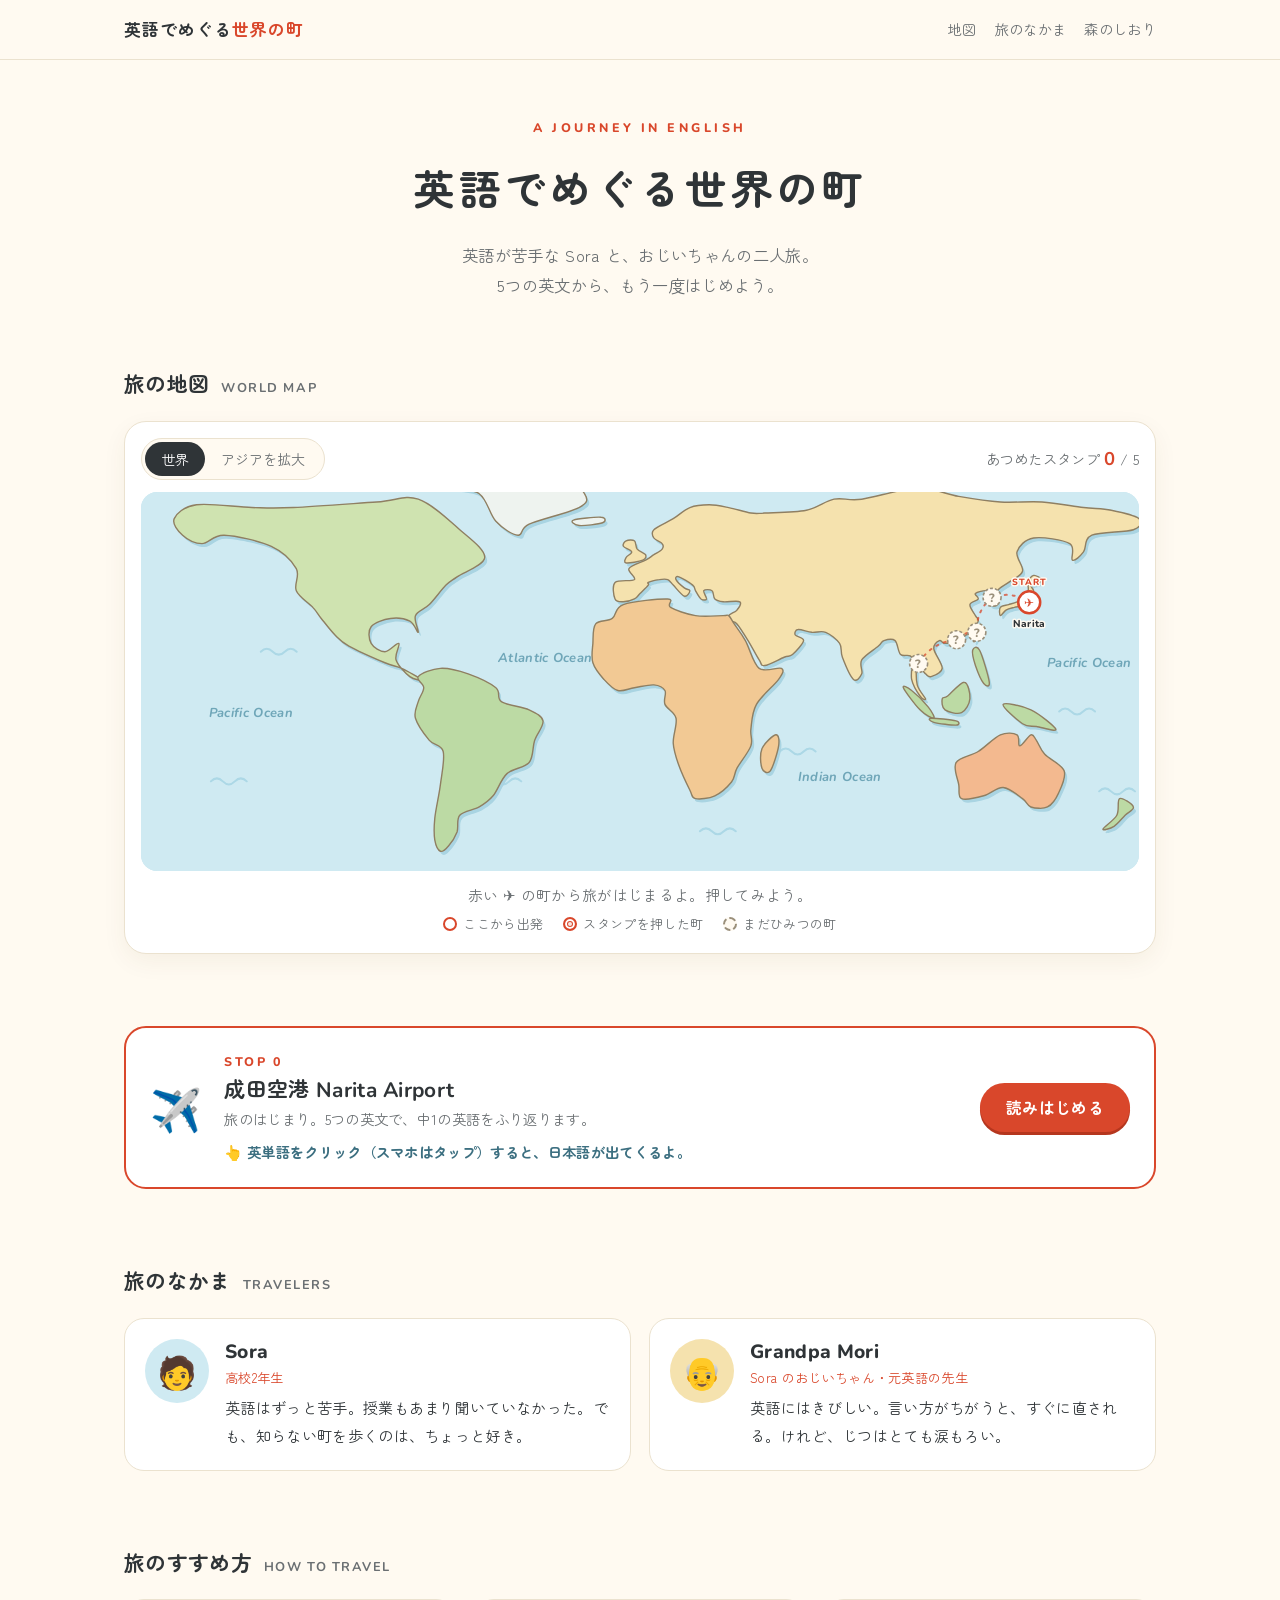
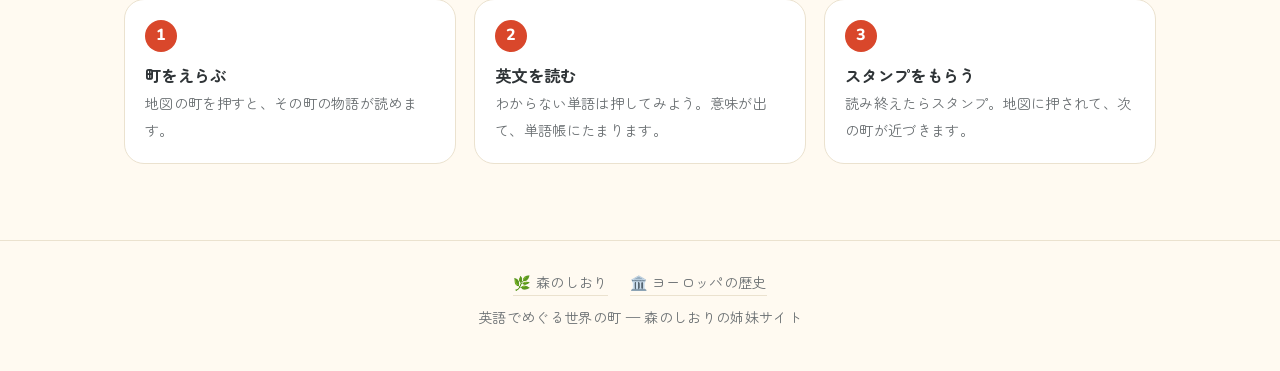
==== index.html @ d4db8387 "Add files via upload" ====
<!DOCTYPE html>
<html lang="ja">
<head>
  <meta charset="UTF-8">
  <meta name="viewport" content="width=device-width, initial-scale=1.0">
  <title>英語でめぐる世界の町</title>
  <meta name="description" content="英語が苦手な高校2年生 Sora と、元英語の先生 Grandpa Mori の世界の旅。やさしい英文を読みながら、中学2年生の英語から学び直すサイトです。">
  <link rel="stylesheet" href="towns.css">
</head>
<body>

  <header class="site-header">
    <div class="wrap header-inner">
      <a class="logo" href="index.html">英語でめぐる<span>世界の町</span></a>
      <nav class="header-nav">
        <a href="#map">地図</a>
        <a href="#cast">旅のなかま</a>
        <a href="https://ugj50697-art.github.io/Mori-no-shiori/">森のしおり</a>
      </nav>
    </div>
  </header>

  <main class="wrap">

    <section class="hero">
      <p class="eyebrow">A JOURNEY IN ENGLISH</p>
      <h1>英語でめぐる世界の町</h1>
      <p class="lead">英語が苦手な Sora と、おじいちゃんの二人旅。<br>5つの英文から、もう一度はじめよう。</p>
    </section>

    <section class="section" id="map">
      <h2 class="section-title">旅の地図 <small>WORLD MAP</small></h2>
      <div class="map-card">
        <div class="map-tools">
          <div class="view-switch" role="group" aria-label="地図の広さ">
            <button type="button" data-view="world" aria-pressed="true">世界</button>
            <button type="button" data-view="asia" aria-pressed="false">アジアを拡大</button>
          </div>
          <p class="stamp-count">あつめたスタンプ <strong id="stamp-count">0</strong> / 5</p>
        </div>
        <div class="map-frame">
          <svg id="world-map" viewBox="0 40 1000 380" role="img" aria-label="旅の世界地図"></svg>
        </div>
        <p class="map-message" id="map-message">赤い ✈ の町から旅がはじまるよ。押してみよう。</p>
        <div class="legend">
          <span><i class="lg-start"></i>ここから出発</span>
          <span><i class="lg-stamp"></i>スタンプを押した町</span>
          <span><i class="lg-secret"></i>まだひみつの町</span>
        </div>
      </div>
    </section>

    <section class="section" id="start">
      <div class="start-card">
        <div class="big-icon" aria-hidden="true">✈️</div>
        <div>
          <p class="stop">STOP 0</p>
          <h3>成田空港 <span class="en-font">Narita Airport</span></h3>
          <p>旅のはじまり。5つの英文で、中1の英語をふり返ります。</p>
          <p class="click-hint">👆 英単語をクリック（スマホはタップ）すると、日本語が出てくるよ。</p>
        </div>
        <a class="btn" href="narita.html">読みはじめる</a>
      </div>
      <div class="start-card" data-after="narita" hidden>
        <div class="big-icon" aria-hidden="true">🏮</div>
        <div>
          <p class="stop">STOP 1</p>
          <h3>ソウル <span class="en-font">Seoul</span></h3>
          <p>夜の明洞（ミョンドン）へ。7つの英文で、過去進行形（〜していた）を学びます。</p>
        </div>
        <a class="btn" href="seoul.html">読みはじめる</a>
      </div>
      <div class="start-card" data-after="seoul" hidden>
        <div class="big-icon" aria-hidden="true">🌙</div>
        <div>
          <p class="stop">STOP 2</p>
          <h3>台北 <span class="en-font">Taipei</span></h3>
          <p>ランタンに願いをこめて。8つの英文で、未来の表現（will / be going to）を学びます。</p>
        </div>
        <a class="btn" href="taipei.html">読みはじめる</a>
      </div>
      <div class="start-card" data-after="taipei" hidden>
        <div class="big-icon" aria-hidden="true">🌃</div>
        <div>
          <p class="stop">STOP 3</p>
          <h3>香港 <span class="en-font">Hong Kong</span></h3>
          <p>はじめての、ひとりの英語。9つの英文で、接続詞（when / if / because）を学びます。</p>
        </div>
        <a class="btn" href="hongkong.html">読みはじめる</a>
      </div>
    </section>

    <section class="section" id="cast">
      <h2 class="section-title">旅のなかま <small>TRAVELERS</small></h2>
      <div class="cast">
        <div class="person">
          <div class="face" aria-hidden="true">🧑</div>
          <div>
            <h3>Sora</h3>
            <p class="role">高校2年生</p>
            <p>英語はずっと苦手。授業もあまり聞いていなかった。でも、知らない町を歩くのは、ちょっと好き。</p>
          </div>
        </div>
        <div class="person grandpa">
          <div class="face" aria-hidden="true">👴</div>
          <div>
            <h3>Grandpa Mori</h3>
            <p class="role">Sora のおじいちゃん・元英語の先生</p>
            <p>英語にはきびしい。言い方がちがうと、すぐに直される。けれど、じつはとても涙もろい。</p>
          </div>
        </div>
      </div>
    </section>

    <section class="section">
      <h2 class="section-title">旅のすすめ方 <small>HOW TO TRAVEL</small></h2>
      <ol class="steps">
        <li>
          <h3>町をえらぶ</h3>
          <p>地図の町を押すと、その町の物語が読めます。</p>
        </li>
        <li>
          <h3>英文を読む</h3>
          <p>わからない単語は押してみよう。意味が出て、単語帳にたまります。</p>
        </li>
        <li>
          <h3>スタンプをもらう</h3>
          <p>読み終えたらスタンプ。地図に押されて、次の町が近づきます。</p>
        </li>
      </ol>
    </section>

  </main>

  <footer class="site-footer">
    <div class="wrap">
      <p class="sisters">
        <a href="https://ugj50697-art.github.io/Mori-no-shiori/">🌿 森のしおり</a>
        <a href="https://ugj50697-art.github.io/europe-history/">🏛️ ヨーロッパの歴史</a>
      </p>
      <p>英語でめぐる世界の町 — 森のしおりの姉妹サイト</p>
    </div>
  </footer>

  <script src="map.js"></script>
</body>
</html>
---- towns.css ----
@import url('https://fonts.googleapis.com/css2?family=Zen+Maru+Gothic:wght@400;500;700&family=Nunito:wght@600;700;800&display=swap');

:root {
  --paper: #fffaf1;
  --card: #ffffff;
  --ink: #2f3437;
  --ink-soft: #6a6f72;
  --line: #ebe2cf;
  --sea: #cfeaf2;
  --sea-deep: #9fcfe0;
  --land: #f5e2ae;
  --green: #5b8c5a;
  --red: #d9472b;
  --red-deep: #b5361e;
  --red-soft: #fbe5de;
  color-scheme: light;
}

* {
  margin: 0;
  padding: 0;
  box-sizing: border-box;
}

body {
  font-family: "Zen Maru Gothic", "Hiragino Maru Gothic ProN", "Yu Gothic", sans-serif;
  background: var(--paper);
  color: var(--ink);
  line-height: 1.85;
  letter-spacing: 0.02em;
}

a {
  color: inherit;
  text-decoration: none;
}

.en-font {
  font-family: "Nunito", "Segoe UI", sans-serif;
}

.wrap {
  max-width: 1080px;
  margin: 0 auto;
  padding: 0 24px;
}

/* Header */
.site-header {
  position: sticky;
  top: 0;
  z-index: 20;
  background: rgba(255, 250, 241, 0.92);
  backdrop-filter: blur(6px);
  border-bottom: 1px solid var(--line);
}

.header-inner {
  display: flex;
  justify-content: space-between;
  align-items: center;
  gap: 16px;
  padding-top: 14px;
  padding-bottom: 14px;
}

.logo {
  font-weight: 700;
  font-size: 1.05rem;
  letter-spacing: 0.06em;
}

.logo span {
  color: var(--red);
}

.header-nav {
  display: flex;
  gap: 18px;
  font-size: 0.9rem;
  color: var(--ink-soft);
}

.header-nav a:hover {
  color: var(--red);
}

/* Hero */
.hero {
  text-align: center;
  padding: 56px 0 28px;
}

.eyebrow {
  font-family: "Nunito", sans-serif;
  font-weight: 800;
  font-size: 0.78rem;
  letter-spacing: 0.28em;
  color: var(--red);
}

.hero h1 {
  font-size: clamp(1.8rem, 5vw, 2.6rem);
  font-weight: 700;
  letter-spacing: 0.08em;
  margin: 10px 0 14px;
}

.hero .lead {
  color: var(--ink-soft);
  font-size: 1.02rem;
}

/* Section titles */
.section {
  padding: 36px 0;
}

.section-title {
  font-size: 1.3rem;
  font-weight: 700;
  margin-bottom: 18px;
  display: flex;
  align-items: baseline;
  gap: 12px;
}

.section-title small {
  font-family: "Nunito", sans-serif;
  font-weight: 700;
  font-size: 0.8rem;
  color: var(--ink-soft);
  letter-spacing: 0.12em;
}

/* Map */
.map-card {
  background: var(--card);
  border: 1px solid var(--line);
  border-radius: 22px;
  padding: 16px;
  box-shadow: 0 8px 24px rgba(80, 60, 20, 0.06);
}

.map-tools {
  display: flex;
  justify-content: space-between;
  align-items: center;
  flex-wrap: wrap;
  gap: 10px;
  margin-bottom: 12px;
}

.view-switch {
  display: inline-flex;
  background: var(--paper);
  border: 1px solid var(--line);
  border-radius: 999px;
  padding: 3px;
}

.view-switch button {
  font: inherit;
  font-size: 0.88rem;
  border: 0;
  background: transparent;
  color: var(--ink-soft);
  padding: 4px 16px;
  border-radius: 999px;
  cursor: pointer;
}

.view-switch button[aria-pressed="true"] {
  background: var(--ink);
  color: #fff;
}

.stamp-count {
  font-size: 0.9rem;
  color: var(--ink-soft);
}

.stamp-count strong {
  color: var(--red);
  font-family: "Nunito", sans-serif;
  font-size: 1.15rem;
}

.map-frame {
  border-radius: 16px;
  overflow: hidden;
  background: var(--sea);
}

#world-map {
  display: block;
  width: 100%;
  height: auto;
}

#world-map .town {
  cursor: pointer;
}

#world-map .pulse {
  transform-box: fill-box;
  transform-origin: center;
  animation: pulse 1.8s ease-out infinite;
}

@keyframes pulse {
  from { transform: scale(1); opacity: 0.7; }
  to { transform: scale(2.2); opacity: 0; }
}

.map-message {
  min-height: 1.85em;
  margin-top: 10px;
  font-size: 0.92rem;
  color: var(--ink-soft);
  text-align: center;
}

.legend {
  display: flex;
  flex-wrap: wrap;
  justify-content: center;
  gap: 6px 20px;
  margin-top: 4px;
  font-size: 0.82rem;
  color: var(--ink-soft);
}

.legend i {
  display: inline-block;
  width: 14px;
  height: 14px;
  border-radius: 50%;
  vertical-align: -2px;
  margin-right: 6px;
  font-style: normal;
}

.legend .lg-start { background: #fff; border: 2px solid var(--red); }
.legend .lg-stamp { background: var(--red-soft); border: 2px solid var(--red); box-shadow: inset 0 0 0 2px #fff, inset 0 0 0 3px var(--red); }
.legend .lg-secret { background: var(--paper); border: 2px dashed #9a8f7a; }

/* Characters */
.cast {
  display: grid;
  grid-template-columns: repeat(2, 1fr);
  gap: 18px;
}

.person {
  display: flex;
  gap: 16px;
  align-items: flex-start;
  background: var(--card);
  border: 1px solid var(--line);
  border-radius: 20px;
  padding: 20px;
}

.person .face {
  flex: none;
  width: 64px;
  height: 64px;
  border-radius: 50%;
  display: grid;
  place-items: center;
  font-size: 2rem;
  background: var(--sea);
}

.person.grandpa .face {
  background: var(--land);
}

.person h3 {
  font-family: "Nunito", sans-serif;
  font-size: 1.2rem;
  font-weight: 800;
  line-height: 1.4;
}

.person .role {
  font-size: 0.82rem;
  color: var(--red);
  margin-bottom: 4px;
}

.person p {
  font-size: 0.94rem;
}

/* Steps */
.steps {
  display: grid;
  grid-template-columns: repeat(3, 1fr);
  gap: 18px;
  list-style: none;
  counter-reset: step;
}

.steps li {
  background: var(--card);
  border: 1px solid var(--line);
  border-radius: 20px;
  padding: 20px;
  counter-increment: step;
}

.steps li::before {
  content: counter(step);
  display: grid;
  place-items: center;
  width: 32px;
  height: 32px;
  border-radius: 50%;
  background: var(--red);
  color: #fff;
  font-family: "Nunito", sans-serif;
  font-weight: 800;
  margin-bottom: 8px;
}

.steps h3 {
  font-size: 1.02rem;
}

.steps p {
  font-size: 0.9rem;
  color: var(--ink-soft);
}

/* Start card */
.start-card {
  display: flex;
  align-items: center;
  gap: 22px;
  background: var(--card);
  border: 2px solid var(--red);
  border-radius: 22px;
  padding: 22px 24px;
}

.start-card + .start-card {
  margin-top: 18px;
}

.start-card[hidden] {
  display: none;
}

.start-card .big-icon {
  flex: none;
  font-size: 2.6rem;
}

.start-card .stop {
  font-family: "Nunito", sans-serif;
  font-weight: 800;
  font-size: 0.78rem;
  letter-spacing: 0.2em;
  color: var(--red);
}

.start-card h3 {
  font-size: 1.3rem;
  line-height: 1.5;
}

.start-card p {
  font-size: 0.9rem;
  color: var(--ink-soft);
}

.start-card .btn {
  margin-left: auto;
}

.start-card .click-hint {
  margin-top: 6px;
  color: #3c6f80;
  font-weight: 700;
}

/* Buttons */
.btn {
  display: inline-block;
  font: inherit;
  font-weight: 700;
  background: var(--red);
  color: #fff;
  border: 0;
  border-radius: 999px;
  padding: 10px 26px;
  cursor: pointer;
  white-space: nowrap;
  box-shadow: 0 3px 0 var(--red-deep);
  transition: transform 0.1s, box-shadow 0.1s;
}

.btn:hover {
  transform: translateY(-1px);
}

.btn:active {
  transform: translateY(2px);
  box-shadow: 0 1px 0 var(--red-deep);
}

.btn[disabled] {
  background: #c9c2b4;
  box-shadow: none;
  cursor: default;
  transform: none;
}

.btn-ghost {
  background: transparent;
  color: var(--ink);
  border: 1.5px solid var(--line);
  box-shadow: none;
}

/* Footer */
.site-footer {
  margin-top: 40px;
  border-top: 1px solid var(--line);
  padding: 28px 0 40px;
  font-size: 0.88rem;
  color: var(--ink-soft);
  text-align: center;
}

.sisters {
  display: flex;
  justify-content: center;
  flex-wrap: wrap;
  gap: 8px 22px;
  margin-bottom: 8px;
}

.sisters a {
  border-bottom: 1px solid var(--line);
}

.sisters a:hover {
  color: var(--red);
}

/* ===== Story page ===== */
.story-hero {
  text-align: center;
  padding: 40px 0 16px;
}

.story-hero .big-icon {
  font-size: 3rem;
  line-height: 1;
}

.story-hero h1 {
  font-size: clamp(1.6rem, 4.6vw, 2.2rem);
  margin: 8px 0 2px;
}

.story-hero .en-name {
  font-family: "Nunito", sans-serif;
  font-weight: 700;
  color: var(--ink-soft);
  letter-spacing: 0.08em;
}

.grammar-tag {
  display: inline-block;
  margin-top: 12px;
  background: var(--red-soft);
  color: var(--red-deep);
  font-size: 0.85rem;
  border-radius: 999px;
  padding: 3px 16px;
}

.narrow {
  max-width: 760px;
  margin: 0 auto;
}

.hint {
  display: flex;
  gap: 10px;
  align-items: flex-start;
  background: #fff;
  border: 1px dashed var(--sea-deep);
  border-radius: 16px;
  padding: 12px 16px;
  font-size: 0.92rem;
  margin: 20px 0;
}

.story {
  background: var(--card);
  border: 1px solid var(--line);
  border-radius: 22px;
  padding: 26px 28px;
  box-shadow: 0 8px 24px rgba(80, 60, 20, 0.06);
  list-style: none;
  counter-reset: line;
}

.story li {
  counter-increment: line;
  display: flex;
  gap: 14px;
  padding: 10px 0;
  border-bottom: 1px dashed var(--line);
}

.story li:last-child {
  border-bottom: 0;
}

.story li::before {
  content: counter(line);
  flex: none;
  width: 26px;
  height: 26px;
  margin-top: 6px;
  border-radius: 50%;
  background: var(--sea);
  color: #3c6f80;
  font-family: "Nunito", sans-serif;
  font-weight: 800;
  font-size: 0.82rem;
  display: grid;
  place-items: center;
}

.story .en {
  font-family: "Nunito", "Segoe UI", sans-serif;
  font-weight: 700;
  font-size: 1.3rem;
  line-height: 1.9;
}

.w {
  font: inherit;
  color: inherit;
  background: none;
  border: 0;
  padding: 0 1px;
  border-bottom: 2px dotted var(--sea-deep);
  border-radius: 3px;
  cursor: pointer;
}

.w:hover,
.w:focus-visible {
  background: var(--sea);
  outline: none;
}

.w.seen {
  background: #fff3c4;
}

.w.active {
  background: var(--red-soft);
  border-bottom-color: var(--red);
}

.bubble {
  position: absolute;
  z-index: 30;
  max-width: min(280px, calc(100vw - 32px));
  background: var(--ink);
  color: #fff;
  border-radius: 14px;
  padding: 8px 14px;
  font-size: 0.95rem;
  line-height: 1.6;
  box-shadow: 0 8px 20px rgba(0, 0, 0, 0.18);
  pointer-events: none;
  opacity: 0;
  transform: translateY(4px);
  transition: opacity 0.12s, transform 0.12s;
}

.bubble.show {
  opacity: 1;
  transform: translateY(0);
}

.bubble b {
  font-family: "Nunito", sans-serif;
  margin-right: 8px;
  color: #ffd9cd;
}

.bubble::after {
  content: "";
  position: absolute;
  top: 100%;
  left: var(--arrow, 50%);
  margin-left: -7px;
  border: 7px solid transparent;
  border-top-color: var(--ink);
}

/* Translation */
.translation {
  margin-top: 18px;
  background: var(--card);
  border: 1px solid var(--line);
  border-radius: 18px;
  padding: 0 22px;
}

.translation summary {
  cursor: pointer;
  list-style: none;
  padding: 14px 0;
  font-weight: 700;
  font-size: 0.98rem;
  color: #3c6f80;
}

.translation summary::-webkit-details-marker {
  display: none;
}

.translation summary::before {
  content: "＋";
  display: inline-block;
  width: 1.6em;
  color: var(--red);
}

.translation[open] summary::before {
  content: "－";
}

.translation[open] summary {
  border-bottom: 1px dashed var(--line);
}

.translation ol {
  padding: 12px 0 16px 1.6em;
  font-size: 0.95rem;
}

.translation li {
  padding: 3px 0;
}

.translation li::marker {
  font-family: "Nunito", sans-serif;
  font-weight: 800;
  color: #3c6f80;
}

/* Grammar box */
.grammar-box {
  margin-top: 18px;
  background: #f3fafc;
  border: 1px solid #cfe6ee;
  border-radius: 18px;
  padding: 18px 22px;
}

.grammar-box h2 {
  font-size: 1.02rem;
  margin-bottom: 8px;
}

.grammar-box dt {
  font-weight: 700;
  margin-top: 10px;
  color: #3c6f80;
}

.grammar-box dd {
  font-size: 0.93rem;
  padding-left: 1em;
}

.grammar-box .ex {
  font-weight: 700;
  color: var(--ink);
}

.grammar-box .note {
  margin-top: 12px;
  font-size: 0.88rem;
  color: var(--ink-soft);
}

/* Word book */
.wordbook {
  margin-top: 28px;
  background: #fffdf6;
  border: 1px solid var(--line);
  border-radius: 20px;
  padding: 20px 24px;
}

.wordbook h2 {
  font-size: 1.05rem;
  margin-bottom: 8px;
}

.wordbook h2 span {
  font-family: "Nunito", sans-serif;
  color: var(--red);
  margin-left: 6px;
}

.wordbook ul {
  list-style: none;
  display: grid;
  grid-template-columns: repeat(2, 1fr);
  gap: 6px 20px;
}

.wordbook li {
  display: flex;
  gap: 12px;
  padding: 4px 0;
  border-bottom: 1px solid var(--line);
  font-size: 0.92rem;
}

.wordbook li.new {
  animation: flash 1.2s ease-out;
}

@keyframes flash {
  from { background: #fff3c4; }
  to { background: transparent; }
}

.wordbook li b {
  font-family: "Nunito", sans-serif;
  min-width: 6.5em;
}

.wordbook .empty {
  color: var(--ink-soft);
  font-size: 0.9rem;
}

/* Finish & stamp */
.finish {
  margin-top: 32px;
  text-align: center;
}

.finish .tsuzuku {
  font-size: 0.95rem;
  color: var(--ink-soft);
  margin-bottom: 18px;
}

.stamp {
  width: 150px;
  height: 150px;
  margin: 20px auto 6px;
  border-radius: 50%;
  border: 4px solid var(--red);
  box-shadow: inset 0 0 0 4px #fff, inset 0 0 0 6px var(--red);
  color: var(--red);
  display: none;
  flex-direction: column;
  align-items: center;
  justify-content: center;
  transform: rotate(-12deg);
  background: rgba(251, 229, 222, 0.55);
}

.stamp.show {
  display: flex;
}

.stamp.pressed {
  animation: press 0.45s cubic-bezier(.3, 1.6, .5, 1);
}

@keyframes press {
  from { transform: rotate(-12deg) scale(1.9); opacity: 0; }
  to { transform: rotate(-12deg) scale(1); opacity: 1; }
}

.stamp .s-top {
  font-family: "Nunito", sans-serif;
  font-weight: 800;
  letter-spacing: 0.18em;
  font-size: 0.95rem;
}

.stamp .s-icon {
  font-size: 1.9rem;
  line-height: 1.2;
}

.stamp .s-date {
  font-family: "Nunito", sans-serif;
  font-weight: 700;
  font-size: 0.8rem;
}

.next-box {
  display: none;
  margin-top: 18px;
  gap: 12px;
  justify-content: center;
  flex-wrap: wrap;
}

.next-box.show {
  display: flex;
}

.next-box .secret {
  width: 100%;
  font-size: 0.9rem;
  color: var(--ink-soft);
}

/* Phone */
@media (max-width: 760px) {
  .wrap {
    padding: 0 16px;
  }

  .header-nav {
    gap: 12px;
    font-size: 0.82rem;
  }

  .map-card {
    padding: 10px;
    border-radius: 18px;
  }

  .cast,
  .steps,
  .wordbook ul {
    grid-template-columns: 1fr;
  }

  .start-card {
    flex-wrap: wrap;
  }

  .start-card .btn {
    margin-left: 0;
    width: 100%;
    text-align: center;
  }

  .story {
    padding: 16px 16px;
  }

  .story .en {
    font-size: 1.15rem;
  }
}

@media (max-width: 520px) {
  .header-nav a:not(:last-child) {
    display: none;
  }
}
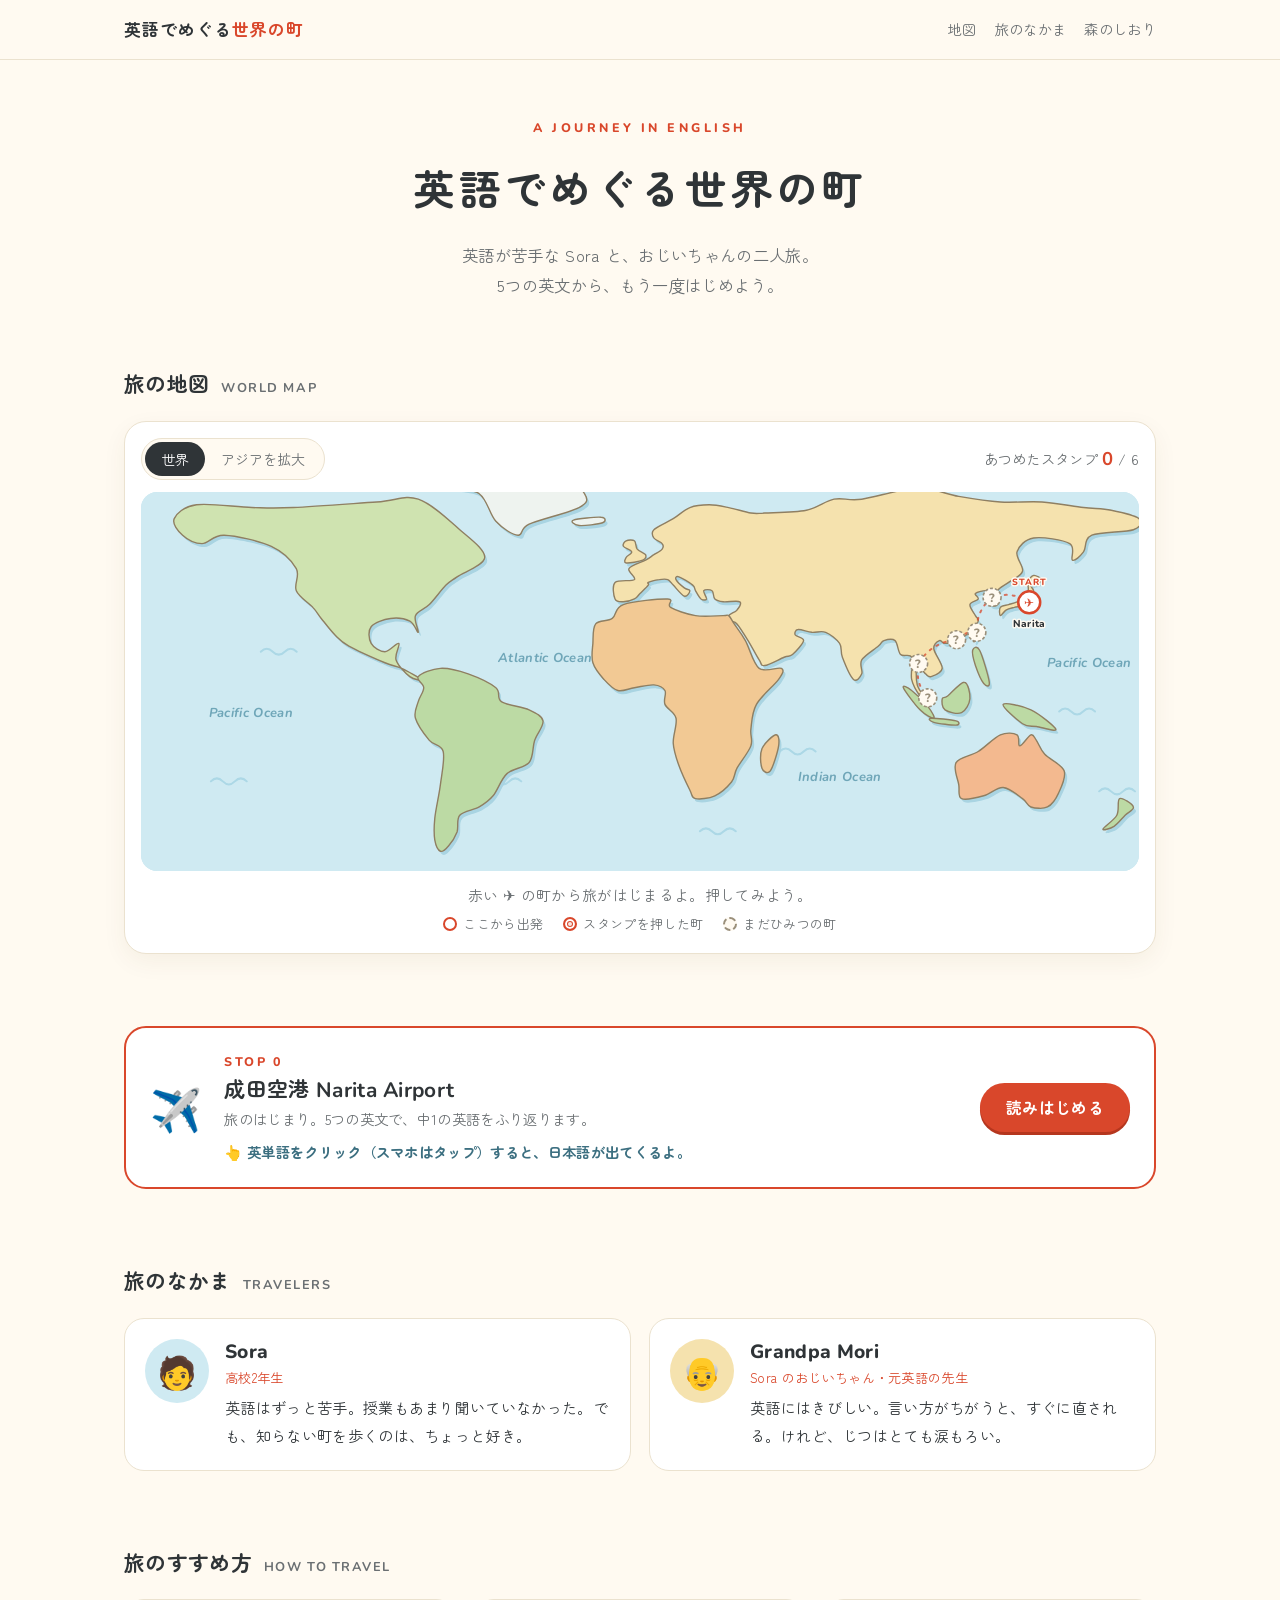
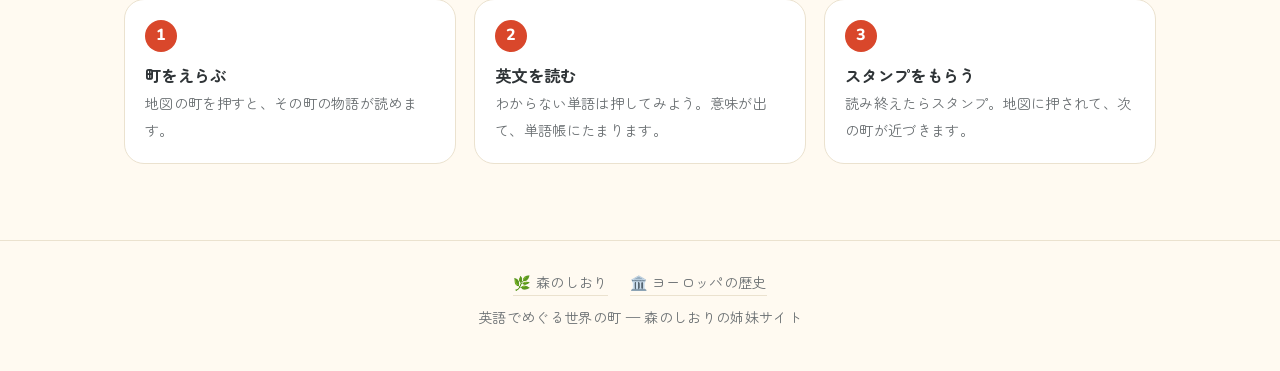
==== commit 206d43fd: "Add files via upload" ====
--- a/index.html
+++ b/index.html
@@ -36,7 +36,7 @@
             <button type="button" data-view="world" aria-pressed="true">世界</button>
             <button type="button" data-view="asia" aria-pressed="false">アジアを拡大</button>
           </div>
-          <p class="stamp-count">あつめたスタンプ <strong id="stamp-count">0</strong> / 5</p>
+          <p class="stamp-count">あつめたスタンプ <strong id="stamp-count">0</strong> / 6</p>
         </div>
         <div class="map-frame">
           <svg id="world-map" viewBox="0 40 1000 380" role="img" aria-label="旅の世界地図"></svg>
@@ -87,6 +87,24 @@
           <p>はじめての、ひとりの英語。9つの英文で、接続詞（when / if / because）を学びます。</p>
         </div>
         <a class="btn" href="hongkong.html">読みはじめる</a>
+      </div>
+      <div class="start-card" data-after="hongkong" hidden>
+        <div class="big-icon" aria-hidden="true">🌅</div>
+        <div>
+          <p class="stop">STOP 4</p>
+          <h3>バンコク <span class="en-font">Bangkok</span></h3>
+          <p>暁の寺のてっぺんで聞いた、おじいちゃんの夢。10の英文で、不定詞・動名詞を学びます。</p>
+        </div>
+        <a class="btn" href="bangkok.html">読みはじめる</a>
+      </div>
+      <div class="start-card" data-after="bangkok" hidden>
+        <div class="big-icon" aria-hidden="true">🦁</div>
+        <div>
+          <p class="stop">STOP 5</p>
+          <h3>シンガポール <span class="en-font">Singapore</span></h3>
+          <p>おじいちゃんの席を、自分の英語でたのむ。11の英文で、There is / There are を学びます。</p>
+        </div>
+        <a class="btn" href="singapore.html">読みはじめる</a>
       </div>
     </section>
 
--- a/towns.css
+++ b/towns.css
@@ -692,10 +692,20 @@
   color: var(--ink);
 }
 
+/* 大切なルール（赤） */
 .grammar-box .note {
-  margin-top: 12px;
-  font-size: 0.88rem;
-  color: var(--ink-soft);
+  margin-top: 14px;
+  font-size: 0.92rem;
+  font-weight: 700;
+  color: var(--red-deep);
+  background: var(--red-soft);
+  border-left: 4px solid var(--red);
+  border-radius: 8px;
+  padding: 8px 12px;
+}
+
+.grammar-box .note::before {
+  content: "★ 大切 ";
 }
 
 /* Word book */
@@ -829,6 +839,15 @@
   color: var(--ink-soft);
 }
 
+.prev-town {
+  margin-top: 28px;
+  font-size: 0.9rem;
+}
+
+.prev-town a {
+  color: var(--ink-soft);
+}
+
 /* Phone */
 @media (max-width: 760px) {
   .wrap {
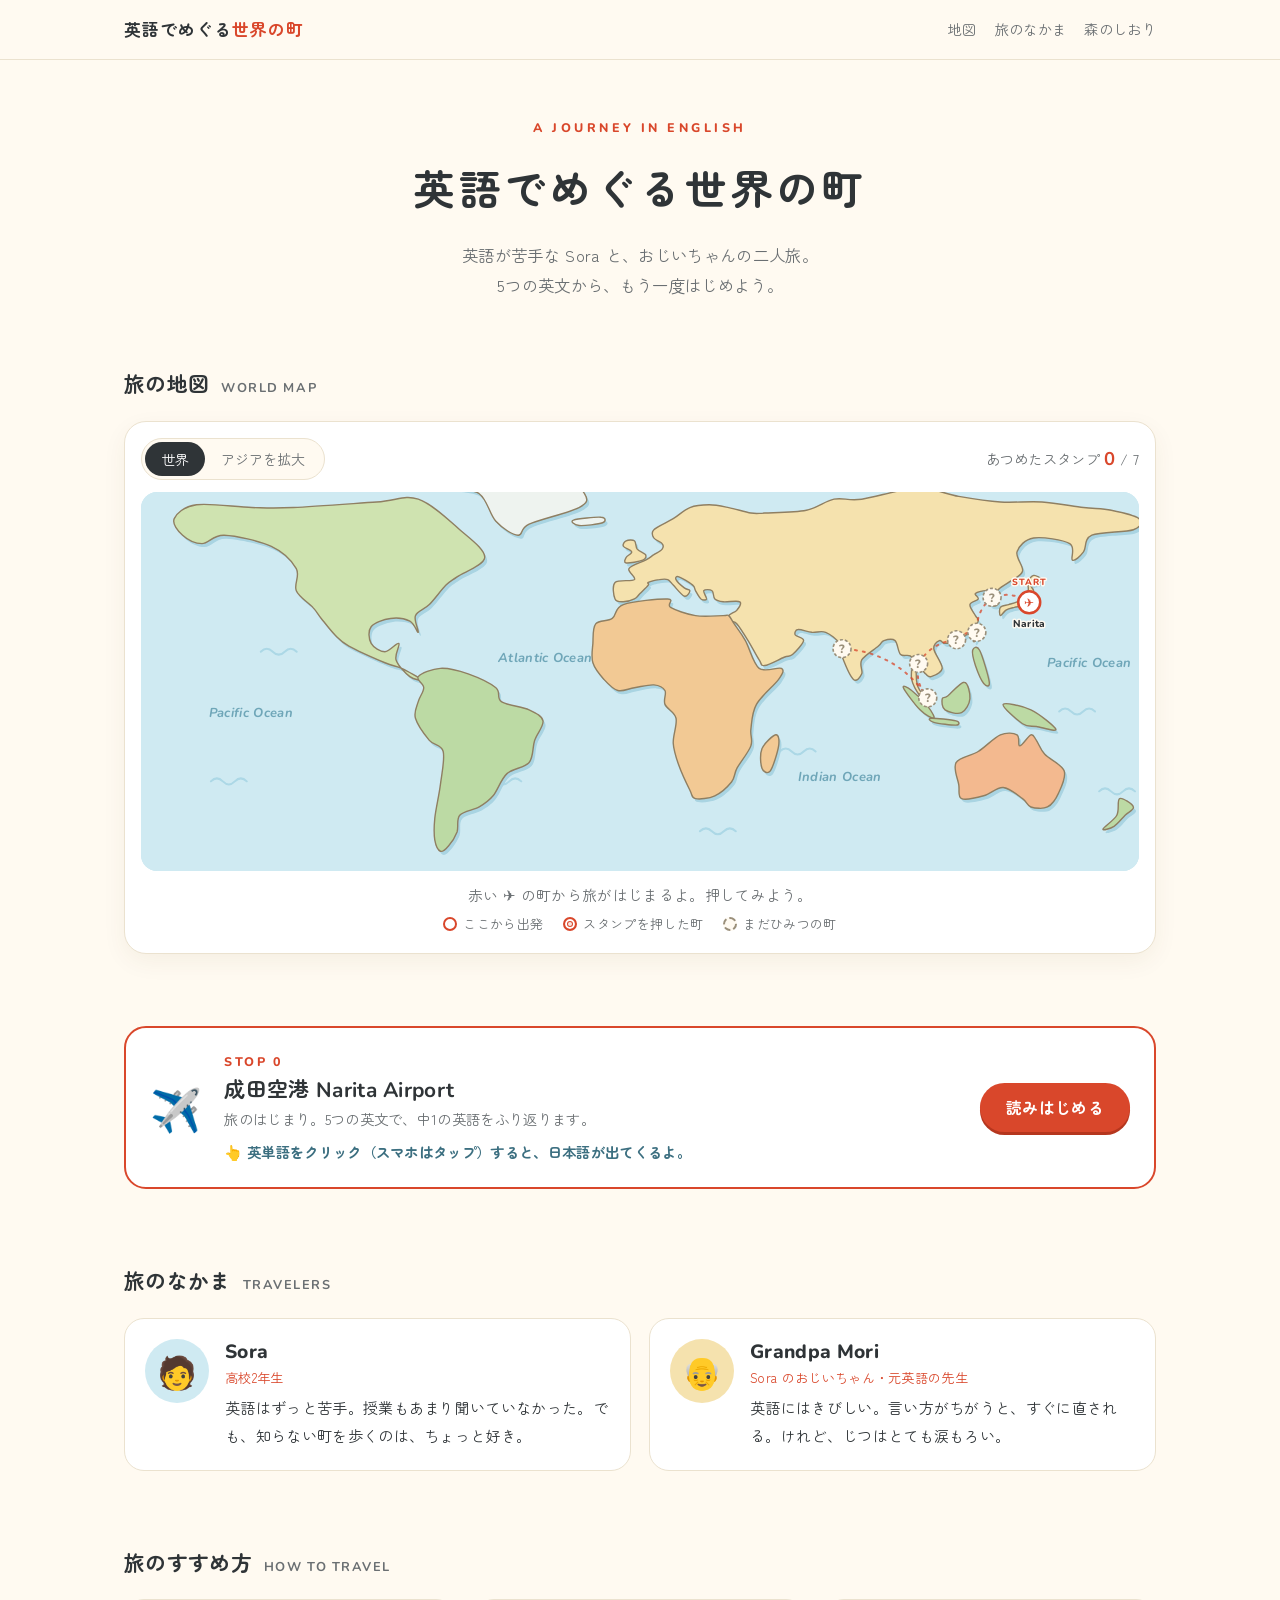
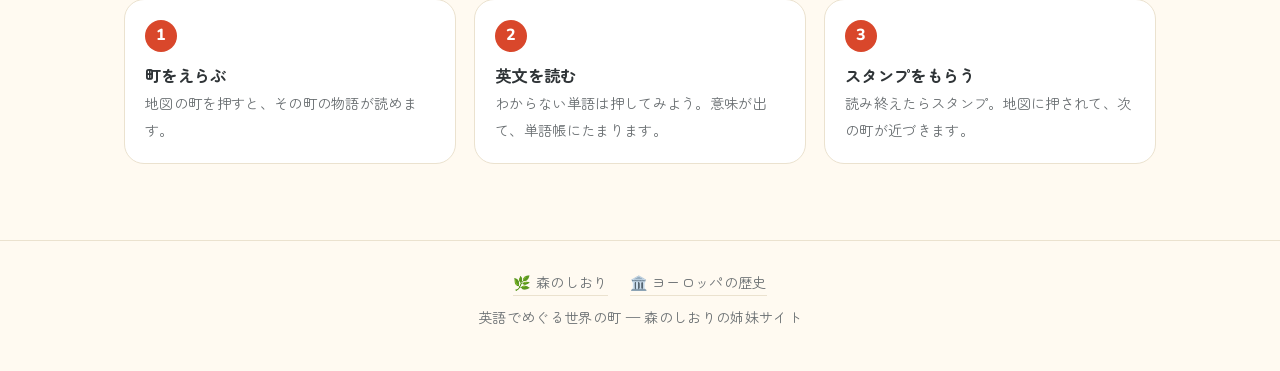
==== commit b56d5f6e: "Add files via upload" ====
--- a/index.html
+++ b/index.html
@@ -36,7 +36,7 @@
             <button type="button" data-view="world" aria-pressed="true">世界</button>
             <button type="button" data-view="asia" aria-pressed="false">アジアを拡大</button>
           </div>
-          <p class="stamp-count">あつめたスタンプ <strong id="stamp-count">0</strong> / 6</p>
+          <p class="stamp-count">あつめたスタンプ <strong id="stamp-count">0</strong> / 7</p>
         </div>
         <div class="map-frame">
           <svg id="world-map" viewBox="0 40 1000 380" role="img" aria-label="旅の世界地図"></svg>
@@ -106,6 +106,15 @@
         </div>
         <a class="btn" href="singapore.html">読みはじめる</a>
       </div>
+      <div class="start-card" data-after="singapore" hidden>
+        <div class="big-icon" aria-hidden="true">🚉</div>
+        <div>
+          <p class="stop">STOP 6</p>
+          <h3>ムンバイ <span class="en-font">Mumbai</span></h3>
+          <p>人でいっぱいの駅で、切符を買うのはだれ？ 12の英文で、助動詞（must / have to / can / should）を学びます。</p>
+        </div>
+        <a class="btn" href="mumbai.html">読みはじめる</a>
+      </div>
     </section>
 
     <section class="section" id="cast">
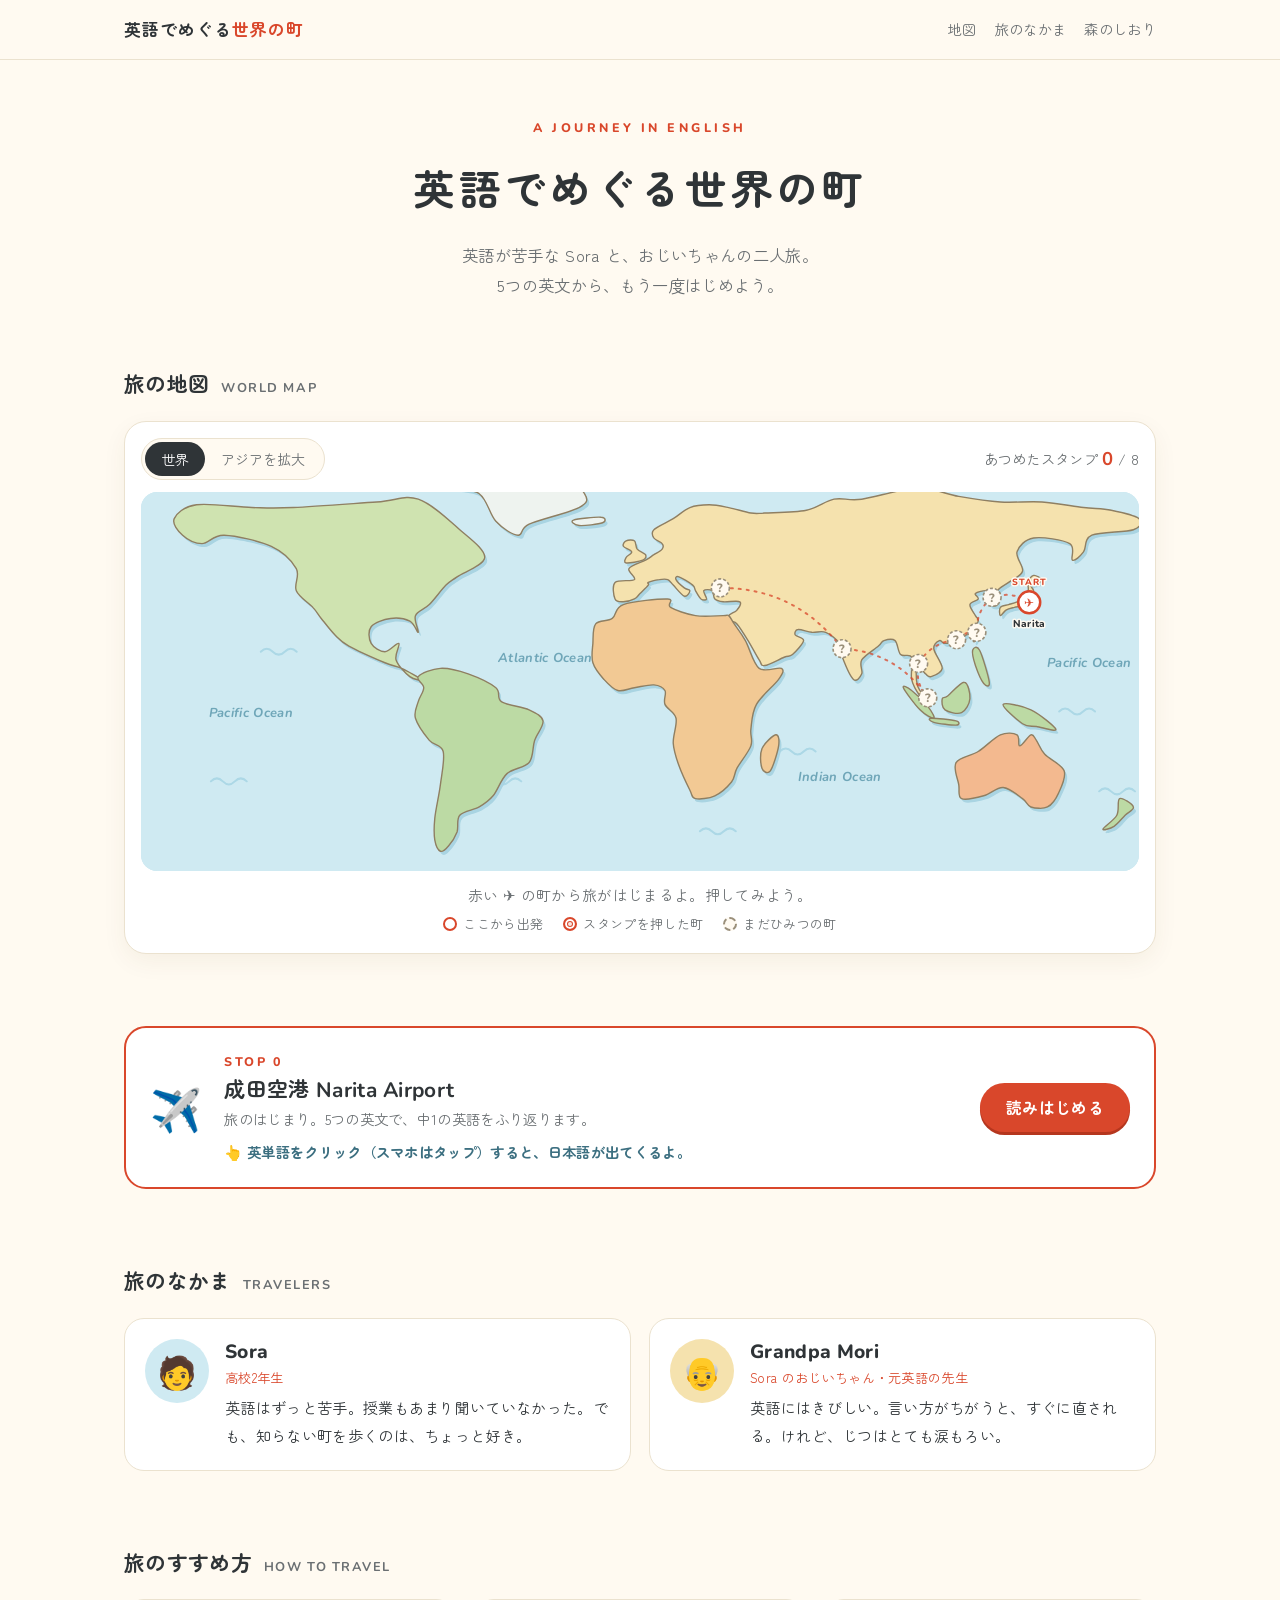
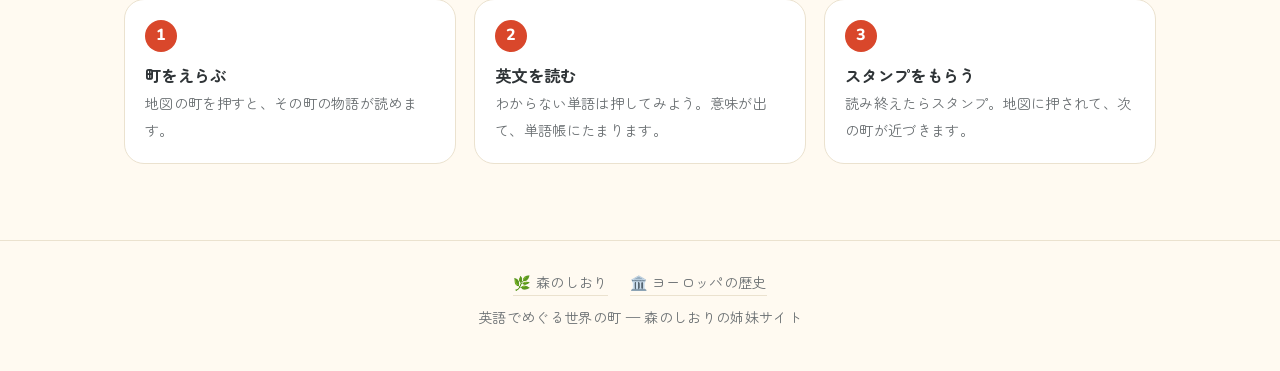
==== commit 28a62b89: "Add files via upload" ====
--- a/index.html
+++ b/index.html
@@ -36,7 +36,7 @@
             <button type="button" data-view="world" aria-pressed="true">世界</button>
             <button type="button" data-view="asia" aria-pressed="false">アジアを拡大</button>
           </div>
-          <p class="stamp-count">あつめたスタンプ <strong id="stamp-count">0</strong> / 7</p>
+          <p class="stamp-count">あつめたスタンプ <strong id="stamp-count">0</strong> / 8</p>
         </div>
         <div class="map-frame">
           <svg id="world-map" viewBox="0 40 1000 380" role="img" aria-label="旅の世界地図"></svg>
@@ -115,6 +115,15 @@
         </div>
         <a class="btn" href="mumbai.html">読みはじめる</a>
       </div>
+      <div class="start-card" data-after="mumbai" hidden>
+        <div class="big-icon" aria-hidden="true">🕌</div>
+        <div>
+          <p class="stop">STOP 7</p>
+          <h3>イスタンブール <span class="en-font">Istanbul</span></h3>
+          <p>アジアとヨーロッパのさかいの町で、あの教え子と再会。13の英文で、比較を学びます。</p>
+        </div>
+        <a class="btn" href="istanbul.html">読みはじめる</a>
+      </div>
     </section>
 
     <section class="section" id="cast">
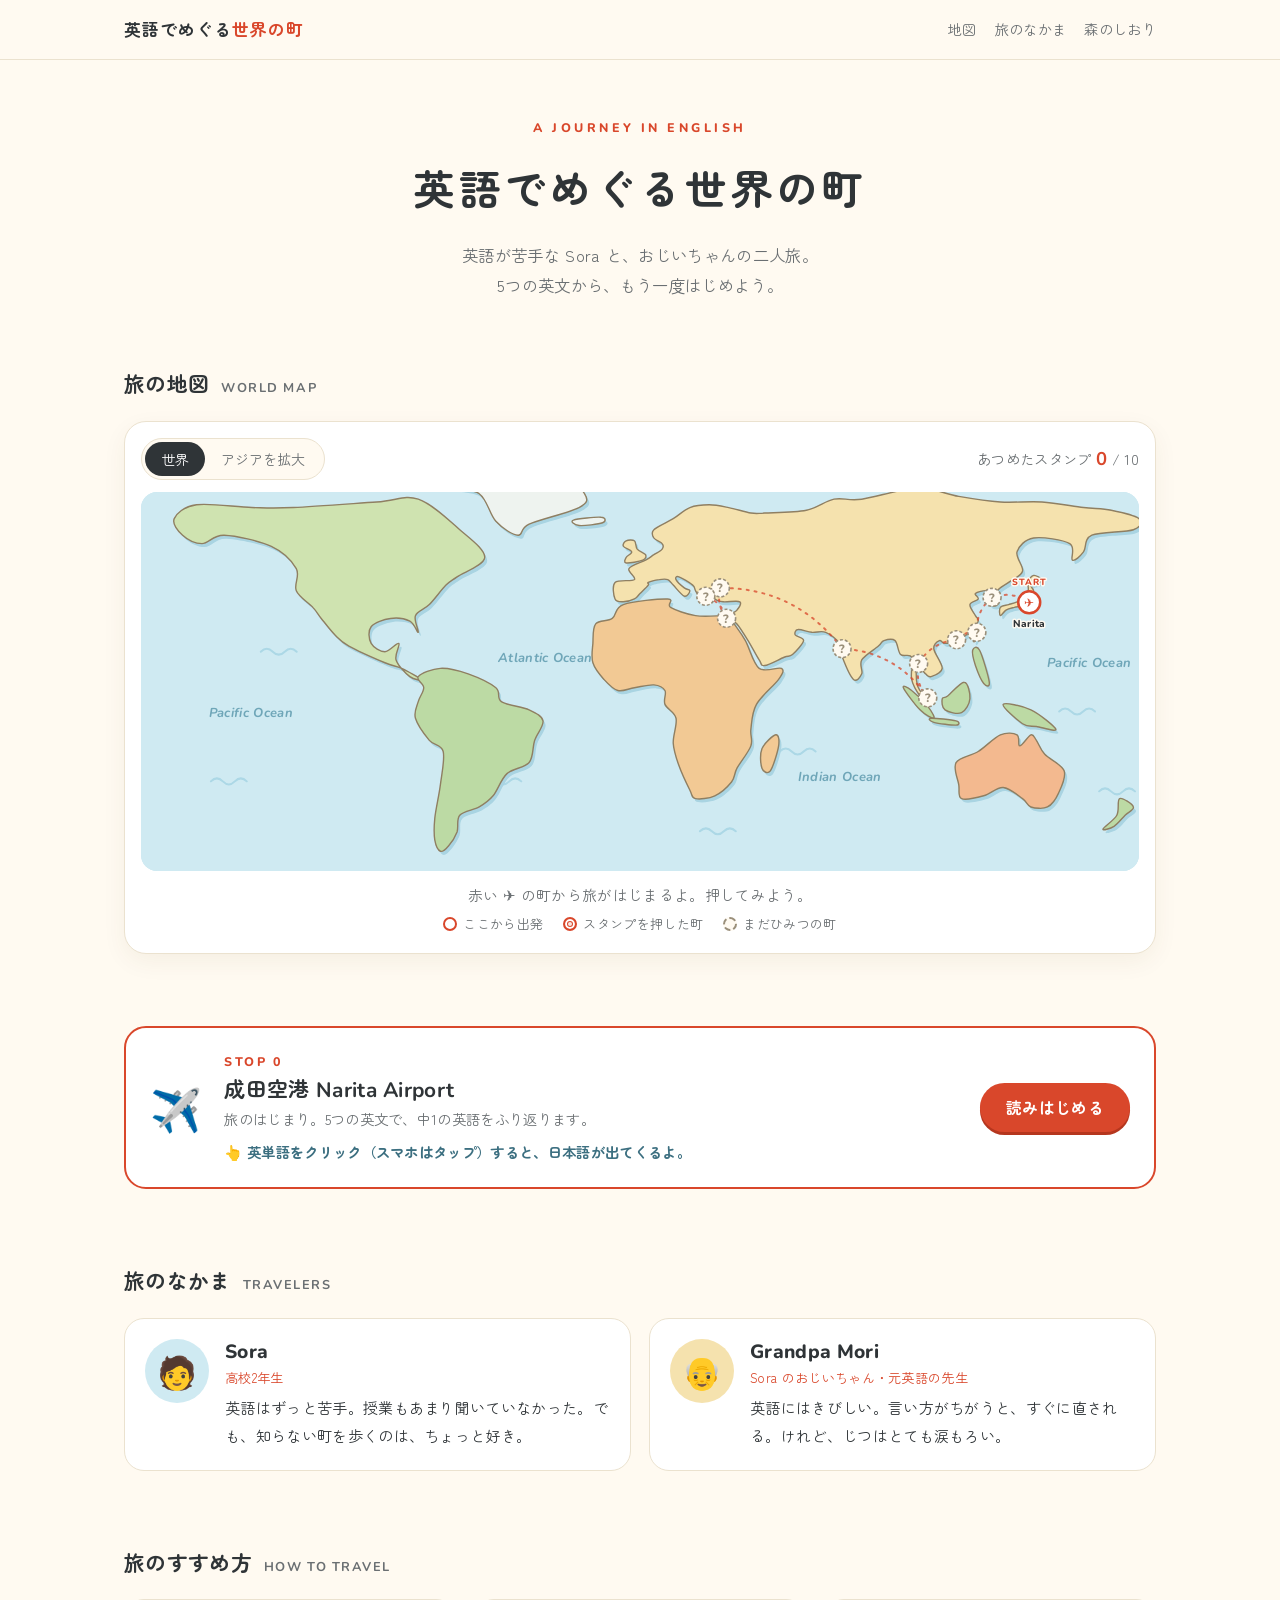
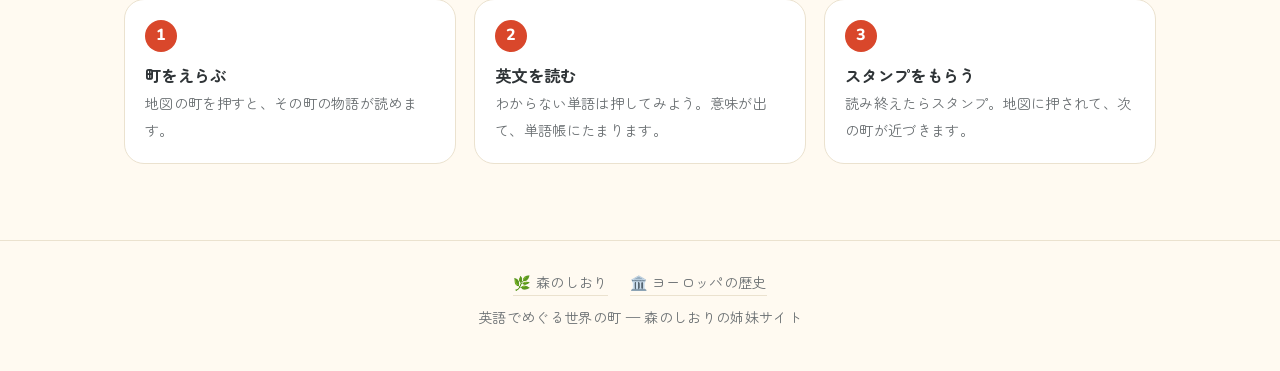
==== commit e726c8b4: "Add files via upload" ====
--- a/index.html
+++ b/index.html
@@ -36,7 +36,7 @@
             <button type="button" data-view="world" aria-pressed="true">世界</button>
             <button type="button" data-view="asia" aria-pressed="false">アジアを拡大</button>
           </div>
-          <p class="stamp-count">あつめたスタンプ <strong id="stamp-count">0</strong> / 8</p>
+          <p class="stamp-count">あつめたスタンプ <strong id="stamp-count">0</strong> / 10</p>
         </div>
         <div class="map-frame">
           <svg id="world-map" viewBox="0 40 1000 380" role="img" aria-label="旅の世界地図"></svg>
@@ -123,6 +123,24 @@
           <p>アジアとヨーロッパのさかいの町で、あの教え子と再会。13の英文で、比較を学びます。</p>
         </div>
         <a class="btn" href="istanbul.html">読みはじめる</a>
+      </div>
+      <div class="start-card" data-after="istanbul" hidden>
+        <div class="big-icon" aria-hidden="true">🐫</div>
+        <div>
+          <p class="stop">STOP 8</p>
+          <h3>カイロ <span class="en-font">Cairo</span></h3>
+          <p>ピラミッドの町で、おじいちゃんのひみつの願いがわかる。14の英文で、受け身を学びます。</p>
+        </div>
+        <a class="btn" href="cairo.html">読みはじめる</a>
+      </div>
+      <div class="start-card" data-after="cairo" hidden>
+        <div class="big-icon" aria-hidden="true">🏛️</div>
+        <div>
+          <p class="stop">STOP 9</p>
+          <h3>アテネ <span class="en-font">Athens</span></h3>
+          <p>パルテノンの丘と、50年前の1枚の写真。15の英文で、不定詞・動名詞の発展を学びます。</p>
+        </div>
+        <a class="btn" href="athens.html">読みはじめる</a>
       </div>
     </section>
 
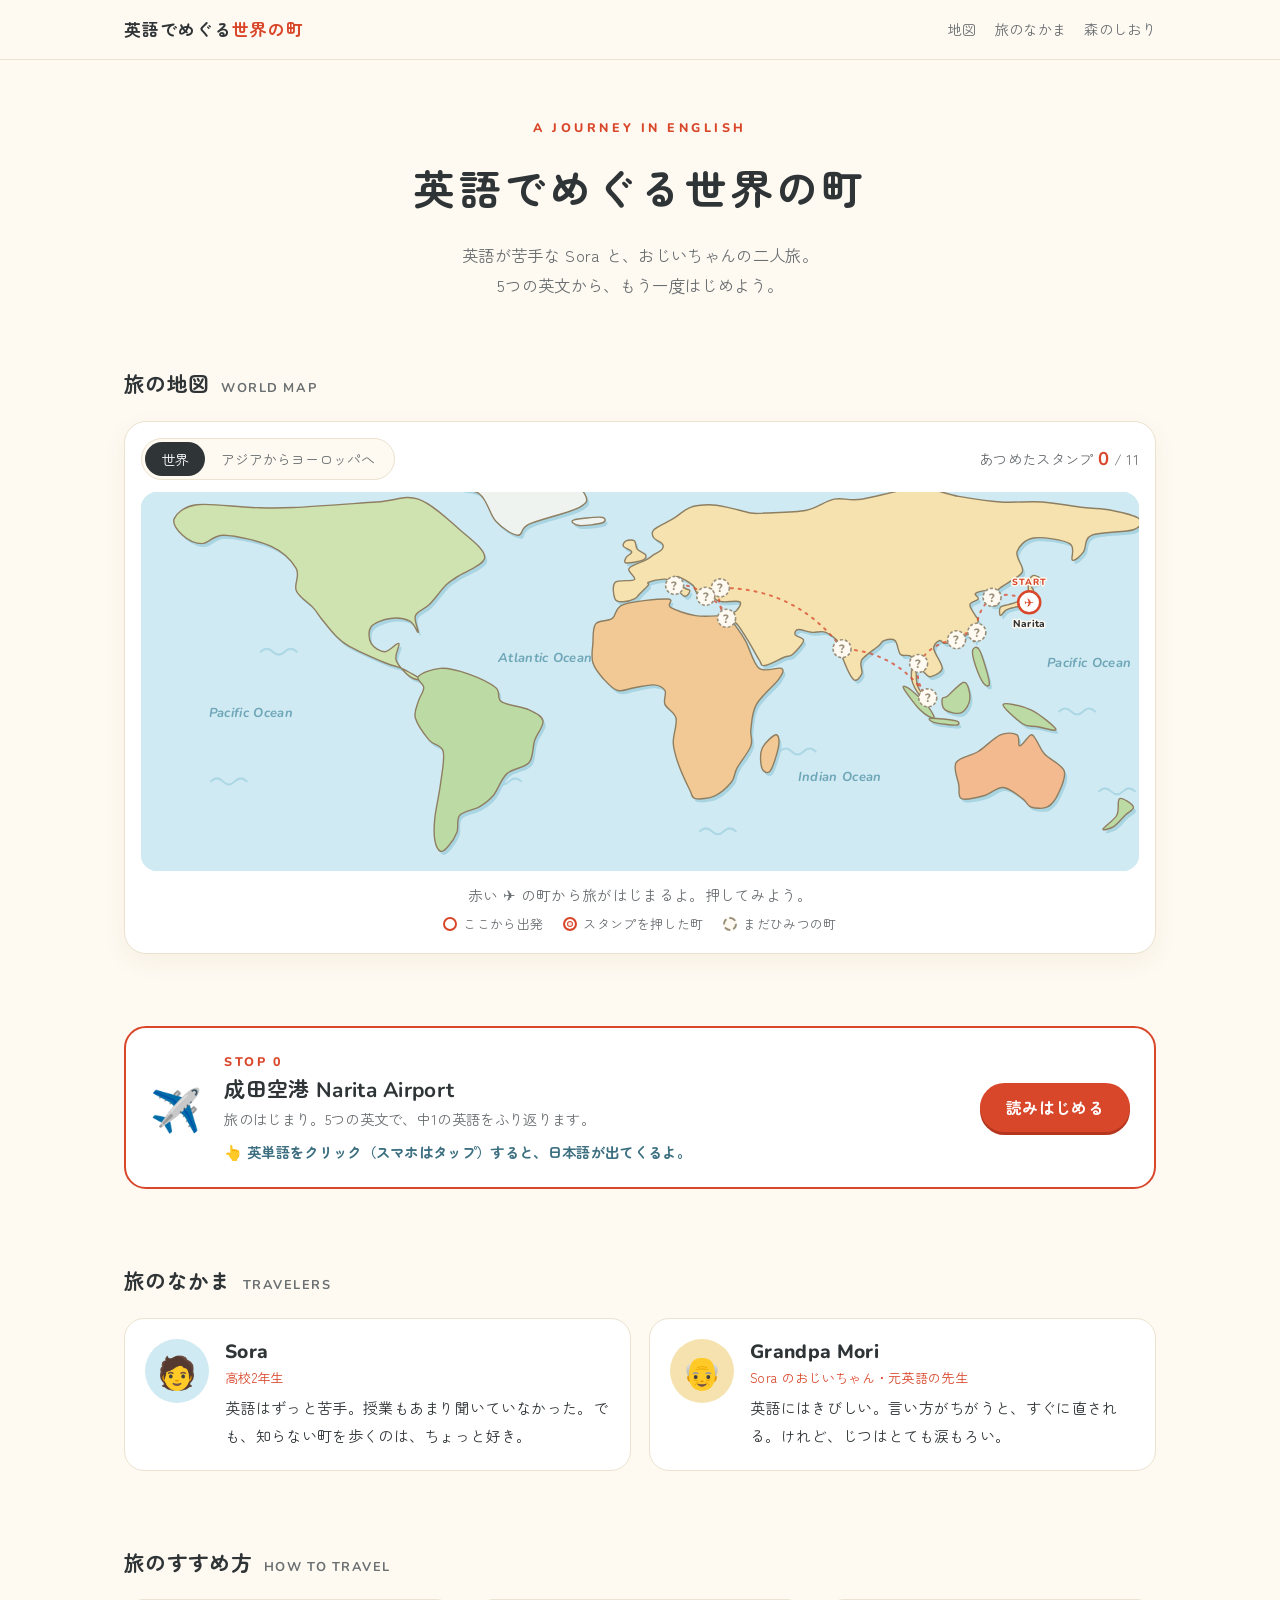
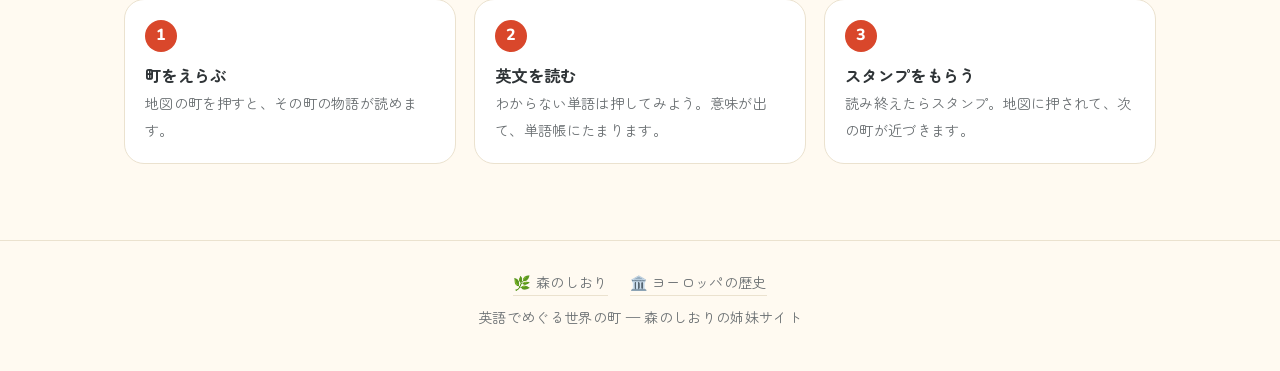
==== commit 521e7192: "Add files via upload" ====
--- a/index.html
+++ b/index.html
@@ -34,9 +34,9 @@
         <div class="map-tools">
           <div class="view-switch" role="group" aria-label="地図の広さ">
             <button type="button" data-view="world" aria-pressed="true">世界</button>
-            <button type="button" data-view="asia" aria-pressed="false">アジアを拡大</button>
+            <button type="button" data-view="asia" aria-pressed="false">アジアからヨーロッパへ</button>
           </div>
-          <p class="stamp-count">あつめたスタンプ <strong id="stamp-count">0</strong> / 10</p>
+          <p class="stamp-count">あつめたスタンプ <strong id="stamp-count">0</strong> / 11</p>
         </div>
         <div class="map-frame">
           <svg id="world-map" viewBox="0 40 1000 380" role="img" aria-label="旅の世界地図"></svg>
@@ -141,6 +141,15 @@
           <p>パルテノンの丘と、50年前の1枚の写真。15の英文で、不定詞・動名詞の発展を学びます。</p>
         </div>
         <a class="btn" href="athens.html">読みはじめる</a>
+      </div>
+      <div class="start-card" data-after="athens" hidden>
+        <div class="big-icon" aria-hidden="true">⛲</div>
+        <div>
+          <p class="stop">STOP 10</p>
+          <h3>ローマ <span class="en-font">Rome</span></h3>
+          <p>トレヴィの泉で聞いた、50年前のおじいちゃんの旅。16の英文で、分詞を学びます。</p>
+        </div>
+        <a class="btn" href="rome.html">読みはじめる</a>
       </div>
     </section>
 
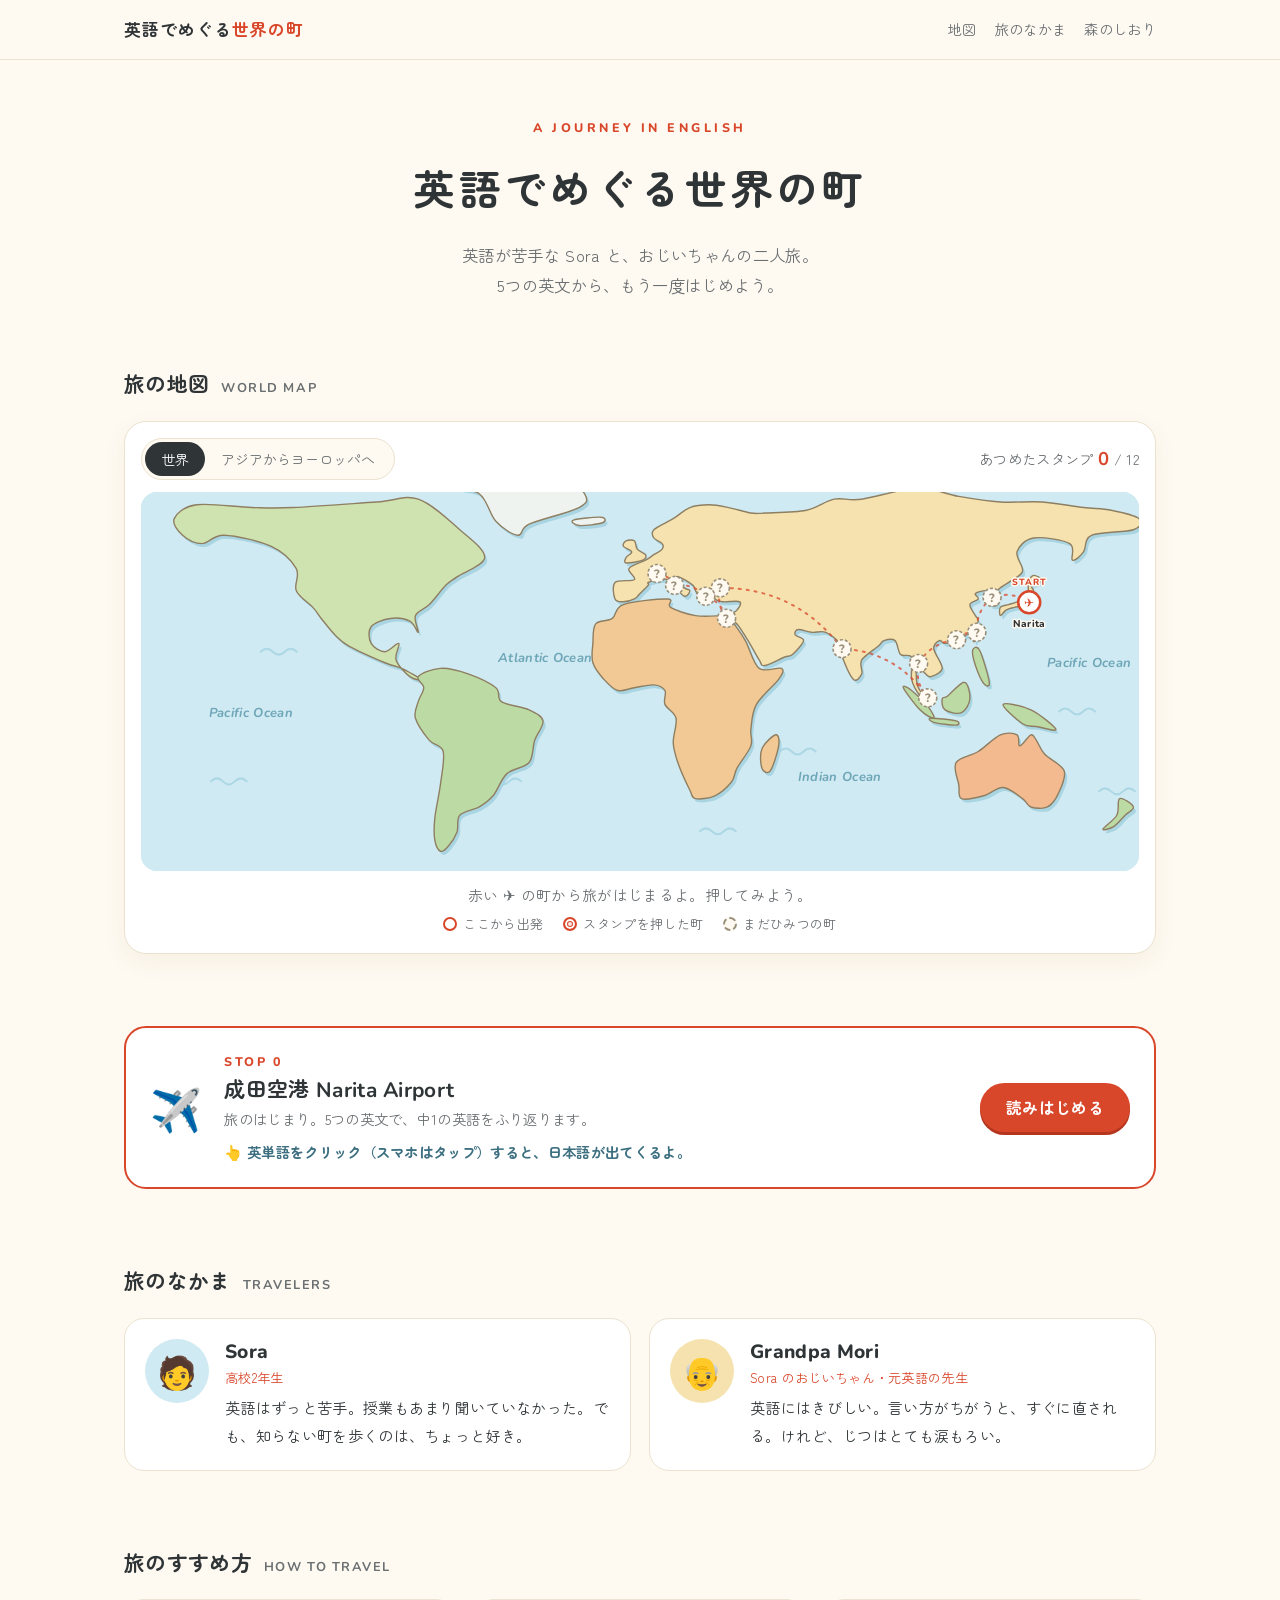
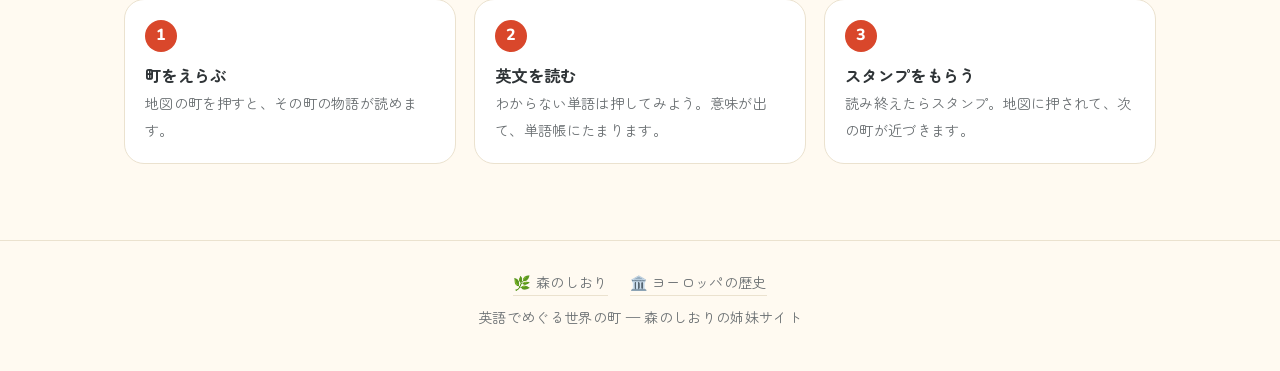
==== commit 370b19e3: "Add files via upload" ====
--- a/index.html
+++ b/index.html
@@ -36,7 +36,7 @@
             <button type="button" data-view="world" aria-pressed="true">世界</button>
             <button type="button" data-view="asia" aria-pressed="false">アジアからヨーロッパへ</button>
           </div>
-          <p class="stamp-count">あつめたスタンプ <strong id="stamp-count">0</strong> / 11</p>
+          <p class="stamp-count">あつめたスタンプ <strong id="stamp-count">0</strong> / 12</p>
         </div>
         <div class="map-frame">
           <svg id="world-map" viewBox="0 40 1000 380" role="img" aria-label="旅の世界地図"></svg>
@@ -150,6 +150,15 @@
           <p>トレヴィの泉で聞いた、50年前のおじいちゃんの旅。16の英文で、分詞を学びます。</p>
         </div>
         <a class="btn" href="rome.html">読みはじめる</a>
+      </div>
+      <div class="start-card" data-after="rome" hidden>
+        <div class="big-icon" aria-hidden="true">🛩️</div>
+        <div>
+          <p class="stop">STOP 11 ・ FINAL</p>
+          <h3>ジュネーブ <span class="en-font">Geneva</span></h3>
+          <p>最後の町で、Sora からおじいちゃんへのお返し。17の英文で、関係代名詞を学びます。</p>
+        </div>
+        <a class="btn" href="geneva.html">読みはじめる</a>
       </div>
     </section>
 
--- a/towns.css
+++ b/towns.css
@@ -610,6 +610,56 @@
   border-top-color: var(--ink);
 }
 
+/* Listen（英文の読み上げ） */
+.listen {
+  display: flex;
+  flex-wrap: wrap;
+  align-items: center;
+  gap: 8px 10px;
+  margin: 0 0 14px;
+}
+
+.listen-label {
+  font-weight: 700;
+  font-size: 0.95rem;
+  margin-right: 4px;
+}
+
+.listen-btn {
+  font: inherit;
+  font-size: 0.92rem;
+  font-weight: 700;
+  color: var(--red-deep);
+  background: #fff;
+  border: 2px solid var(--red);
+  border-radius: 999px;
+  padding: 6px 16px;
+  cursor: pointer;
+}
+
+.listen-btn:hover:not(:disabled),
+.listen-btn:focus-visible {
+  background: var(--red-soft);
+  outline: none;
+}
+
+.listen-btn:disabled {
+  color: #b9b2a5;
+  border-color: #ddd6c8;
+  cursor: default;
+}
+
+.listen-note {
+  font-size: 0.9rem;
+  color: var(--ink-soft);
+}
+
+.story li.speaking {
+  background: #fff3c4;
+  box-shadow: 0 0 0 8px #fff3c4;
+  border-radius: 6px;
+}
+
 /* Translation */
 .translation {
   margin-top: 18px;
